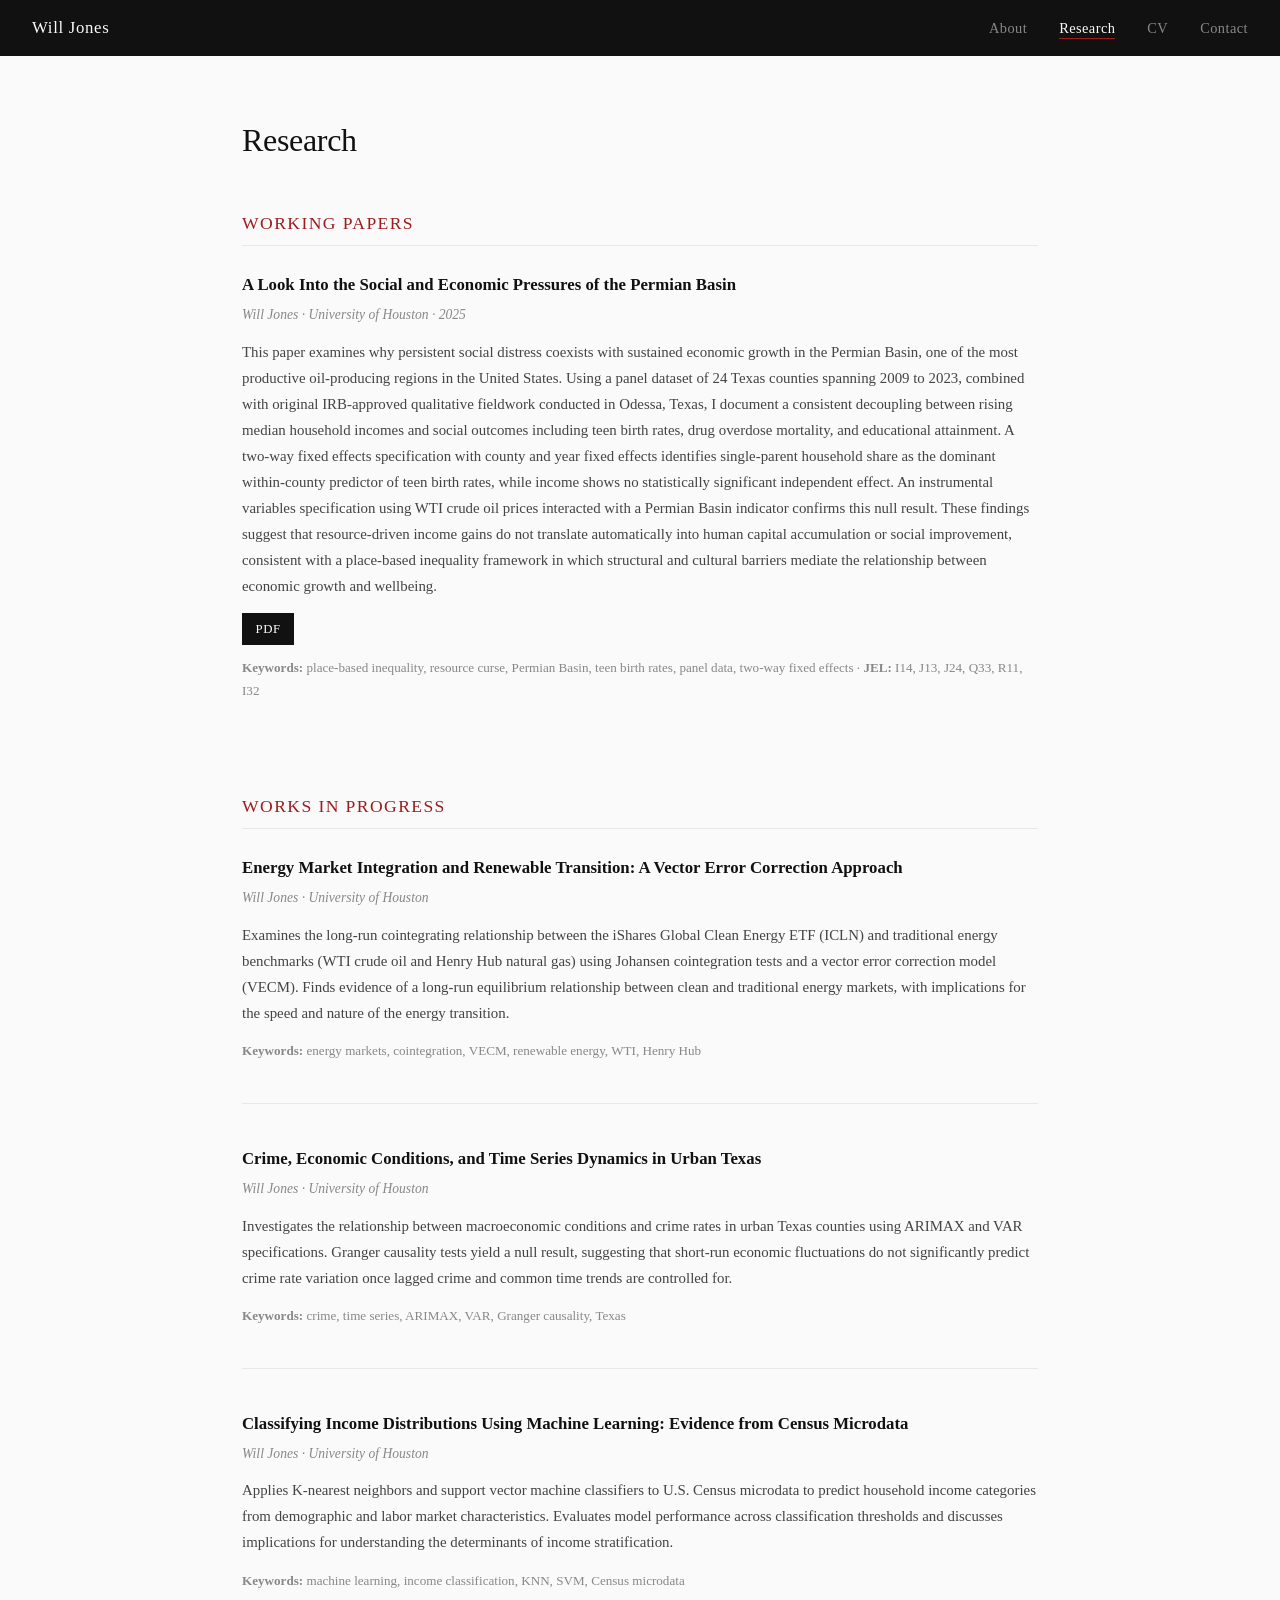
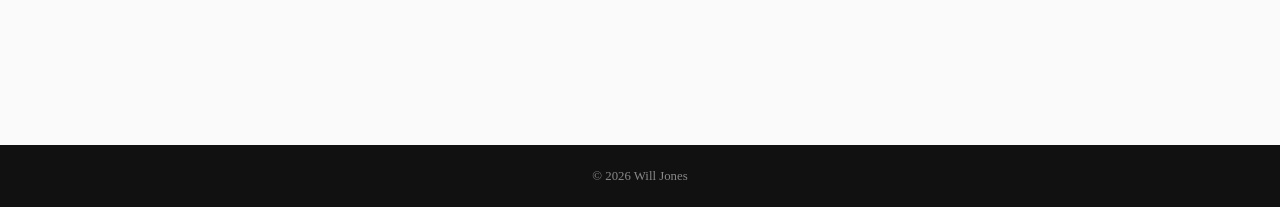
==== research.html @ 971f67aa "Add files via upload" ====
<!DOCTYPE html>
<html lang="en">
<head>
  <meta charset="UTF-8" />
  <meta name="viewport" content="width=device-width, initial-scale=1.0" />
  <title>Research | Will Jones</title>
  <link rel="stylesheet" href="style.css" />
</head>
<body>

  <nav>
    <span class="nav-name">Will Jones</span>
    <ul>
      <li><a href="index.html">About</a></li>
      <li><a href="research.html" class="active">Research</a></li>
      <li><a href="cv.html">CV</a></li>
      <li><a href="contact.html">Contact</a></li>
    </ul>
  </nav>

  <main class="research-layout">

    <h1>Research</h1>

    <section class="paper-section">
      <h2>Working Papers</h2>

      <article class="paper">
        <h3>A Look Into the Social and Economic Pressures of the Permian Basin</h3>
        <p class="paper-meta">Will Jones &middot; University of Houston &middot; 2025</p>
        <p class="paper-abstract">
          This paper examines why persistent social distress coexists with sustained economic
          growth in the Permian Basin, one of the most productive oil-producing regions in the
          United States. Using a panel dataset of 24 Texas counties spanning 2009 to 2023,
          combined with original IRB-approved qualitative fieldwork conducted in Odessa, Texas,
          I document a consistent decoupling between rising median household incomes and social
          outcomes including teen birth rates, drug overdose mortality, and educational
          attainment. A two-way fixed effects specification with county and year fixed effects
          identifies single-parent household share as the dominant within-county predictor of
          teen birth rates, while income shows no statistically significant independent effect.
          An instrumental variables specification using WTI crude oil prices interacted with a
          Permian Basin indicator confirms this null result. These findings suggest that
          resource-driven income gains do not translate automatically into human capital
          accumulation or social improvement, consistent with a place-based inequality framework
          in which structural and cultural barriers mediate the relationship between economic
          growth and wellbeing.
        </p>
        <div class="paper-links">
          <a href="permian_basin.pdf" class="btn-paper">PDF</a>
        </div>
        <p class="paper-keywords">
          <strong>Keywords:</strong> place-based inequality, resource curse, Permian Basin,
          teen birth rates, panel data, two-way fixed effects &middot;
          <strong>JEL:</strong> I14, J13, J24, Q33, R11, I32
        </p>
      </article>

    </section>

    <section class="paper-section">
      <h2>Works in Progress</h2>

      <article class="paper">
        <h3>Energy Market Integration and Renewable Transition: A Vector Error Correction Approach</h3>
        <p class="paper-meta">Will Jones &middot; University of Houston</p>
        <p class="paper-abstract">
          Examines the long-run cointegrating relationship between the iShares Global Clean
          Energy ETF (ICLN) and traditional energy benchmarks (WTI crude oil and Henry Hub
          natural gas) using Johansen cointegration tests and a vector error correction model
          (VECM). Finds evidence of a long-run equilibrium relationship between clean and
          traditional energy markets, with implications for the speed and nature of the
          energy transition.
        </p>
        <p class="paper-keywords">
          <strong>Keywords:</strong> energy markets, cointegration, VECM, renewable energy,
          WTI, Henry Hub
        </p>
      </article>

      <article class="paper">
        <h3>Crime, Economic Conditions, and Time Series Dynamics in Urban Texas</h3>
        <p class="paper-meta">Will Jones &middot; University of Houston</p>
        <p class="paper-abstract">
          Investigates the relationship between macroeconomic conditions and crime rates
          in urban Texas counties using ARIMAX and VAR specifications. Granger causality
          tests yield a null result, suggesting that short-run economic fluctuations do not
          significantly predict crime rate variation once lagged crime and common time
          trends are controlled for.
        </p>
        <p class="paper-keywords">
          <strong>Keywords:</strong> crime, time series, ARIMAX, VAR, Granger causality,
          Texas
        </p>
      </article>

      <article class="paper">
        <h3>Classifying Income Distributions Using Machine Learning: Evidence from Census Microdata</h3>
        <p class="paper-meta">Will Jones &middot; University of Houston</p>
        <p class="paper-abstract">
          Applies K-nearest neighbors and support vector machine classifiers to U.S. Census
          microdata to predict household income categories from demographic and labor market
          characteristics. Evaluates model performance across classification thresholds and
          discusses implications for understanding the determinants of income stratification.
        </p>
        <p class="paper-keywords">
          <strong>Keywords:</strong> machine learning, income classification, KNN, SVM,
          Census microdata
        </p>
      </article>

    </section>

  </main>

  <footer>
    <p>&copy; 2026 Will Jones</p>
  </footer>

</body>
</html>
---- style.css ----
/* ============================================================
   Will Jones | Academic Website
   jonesw0103.github.io
   ============================================================ */

/* ---- Reset & Base ---- */
*, *::before, *::after {
  box-sizing: border-box;
  margin: 0;
  padding: 0;
}

:root {
  --black:     #111111;
  --red:       #9B1D1D;
  --gray-dark: #444444;
  --gray-mid:  #888888;
  --gray-light:#E8E8E8;
  --white:     #FAFAFA;
  --max-width: 860px;
  --nav-height: 56px;
}

html {
  font-size: 16px;
  scroll-behavior: smooth;
}

body {
  font-family: "Georgia", "Times New Roman", serif;
  background: var(--white);
  color: var(--black);
  line-height: 1.75;
  min-height: 100vh;
  display: flex;
  flex-direction: column;
}

/* ---- Navigation ---- */
nav {
  position: sticky;
  top: 0;
  z-index: 100;
  background: var(--black);
  height: var(--nav-height);
  display: flex;
  align-items: center;
  justify-content: space-between;
  padding: 0 2rem;
}

.nav-name {
  font-family: "Georgia", serif;
  font-size: 1.05rem;
  font-weight: normal;
  color: var(--white);
  letter-spacing: 0.04em;
}

nav ul {
  list-style: none;
  display: flex;
  gap: 2rem;
}

nav ul li a {
  color: var(--gray-mid);
  text-decoration: none;
  font-family: "Georgia", serif;
  font-size: 0.9rem;
  letter-spacing: 0.03em;
  transition: color 0.15s;
}

nav ul li a:hover,
nav ul li a.active {
  color: var(--white);
}

nav ul li a.active {
  border-bottom: 1px solid var(--red);
  padding-bottom: 2px;
}

/* ---- Main ---- */
main {
  flex: 1;
  max-width: var(--max-width);
  margin: 0 auto;
  padding: 3.5rem 2rem 4rem;
  width: 100%;
}

h1 {
  font-family: "Georgia", serif;
  font-size: 2rem;
  font-weight: normal;
  color: var(--black);
  margin-bottom: 0.25rem;
  letter-spacing: -0.01em;
}

h2 {
  font-family: "Georgia", serif;
  font-size: 1.1rem;
  font-weight: normal;
  color: var(--red);
  text-transform: uppercase;
  letter-spacing: 0.08em;
  margin-bottom: 1.25rem;
  padding-bottom: 0.4rem;
  border-bottom: 1px solid var(--gray-light);
}

h3 {
  font-family: "Georgia", serif;
  font-size: 1.05rem;
  font-weight: bold;
  color: var(--black);
  margin-bottom: 0.2rem;
}

p {
  color: var(--gray-dark);
  margin-bottom: 0.9rem;
  font-size: 0.97rem;
}

a {
  color: var(--red);
  text-decoration: none;
}

a:hover {
  text-decoration: underline;
}

/* ---- About Page ---- */
.about-layout {
  display: grid;
  grid-template-columns: 1fr 220px;
  gap: 4rem;
  align-items: start;
}

.about-text .affiliation {
  font-size: 0.92rem;
  color: var(--gray-mid);
  margin-bottom: 1.75rem;
  font-style: italic;
}

.interests {
  display: flex;
  flex-wrap: wrap;
  gap: 0.5rem;
  margin-top: 1.5rem;
}

.interests span {
  font-size: 0.8rem;
  color: var(--gray-dark);
  border: 1px solid var(--gray-light);
  padding: 0.25rem 0.65rem;
  letter-spacing: 0.02em;
}

.about-photo {
  display: flex;
  flex-direction: column;
  gap: 1.25rem;
}

.photo-placeholder {
  width: 100%;
  aspect-ratio: 3/4;
  background: var(--gray-light);
  display: flex;
  align-items: center;
  justify-content: center;
}

.photo-placeholder p {
  color: var(--gray-mid);
  font-size: 0.85rem;
  font-style: italic;
}

.contact-quick {
  font-size: 0.85rem;
  line-height: 1.6;
}

.contact-quick p {
  margin-bottom: 0.2rem;
  font-size: 0.85rem;
  color: var(--gray-dark);
}

/* ---- Research Page ---- */
.research-layout h1 {
  margin-bottom: 2.5rem;
}

.paper-section {
  margin-bottom: 3rem;
}

.paper-section h2 {
  margin-bottom: 1.5rem;
}

.paper {
  margin-bottom: 2.5rem;
  padding-bottom: 2.5rem;
  border-bottom: 1px solid var(--gray-light);
}

.paper:last-child {
  border-bottom: none;
}

.paper-meta {
  font-size: 0.85rem;
  color: var(--gray-mid);
  margin-bottom: 0.75rem;
  font-style: italic;
}

.paper-abstract {
  font-size: 0.93rem;
  margin-bottom: 0.9rem;
}

.paper-links {
  margin-bottom: 0.75rem;
}

.btn-paper {
  display: inline-block;
  font-size: 0.8rem;
  font-family: "Georgia", serif;
  color: var(--white);
  background: var(--black);
  padding: 0.3rem 0.85rem;
  letter-spacing: 0.04em;
  text-decoration: none;
  transition: background 0.15s;
}

.btn-paper:hover {
  background: var(--red);
  text-decoration: none;
}

.paper-keywords {
  font-size: 0.82rem;
  color: var(--gray-mid);
  margin-bottom: 0;
}

/* ---- CV Page ---- */
.cv-layout h1 {
  margin-bottom: 0.5rem;
}

.cv-header {
  display: flex;
  align-items: baseline;
  justify-content: space-between;
  margin-bottom: 2.5rem;
}

.cv-section {
  margin-bottom: 2.5rem;
}

.cv-entry {
  margin-bottom: 1.5rem;
  padding-left: 1rem;
  border-left: 2px solid var(--gray-light);
}

.cv-entry-header {
  display: flex;
  justify-content: space-between;
  align-items: baseline;
  margin-bottom: 0.2rem;
}

.cv-date {
  font-size: 0.85rem;
  color: var(--gray-mid);
  white-space: nowrap;
  margin-left: 1rem;
}

.cv-detail {
  font-size: 0.88rem;
  color: var(--gray-mid);
  font-style: italic;
  margin-bottom: 0;
}

/* ---- Contact Page ---- */
.contact-layout h1 {
  margin-bottom: 2.5rem;
}

.contact-block {
  display: flex;
  flex-direction: column;
  gap: 1.5rem;
}

.contact-item {
  display: grid;
  grid-template-columns: 120px 1fr;
  gap: 1rem;
  align-items: start;
}

.contact-label {
  font-size: 0.8rem;
  color: var(--gray-mid);
  text-transform: uppercase;
  letter-spacing: 0.08em;
  padding-top: 0.15rem;
}

/* ---- Footer ---- */
footer {
  background: var(--black);
  padding: 1.25rem 2rem;
  text-align: center;
}

footer p {
  color: var(--gray-mid);
  font-size: 0.8rem;
  margin: 0;
}

/* ---- Responsive ---- */
@media (max-width: 680px) {
  .about-layout {
    grid-template-columns: 1fr;
  }

  .about-photo {
    order: -1;
  }

  .photo-placeholder {
    max-width: 200px;
  }

  .cv-entry-header {
    flex-direction: column;
  }

  .cv-date {
    margin-left: 0;
  }

  .contact-item {
    grid-template-columns: 1fr;
    gap: 0.25rem;
  }

  nav ul {
    gap: 1rem;
  }
}
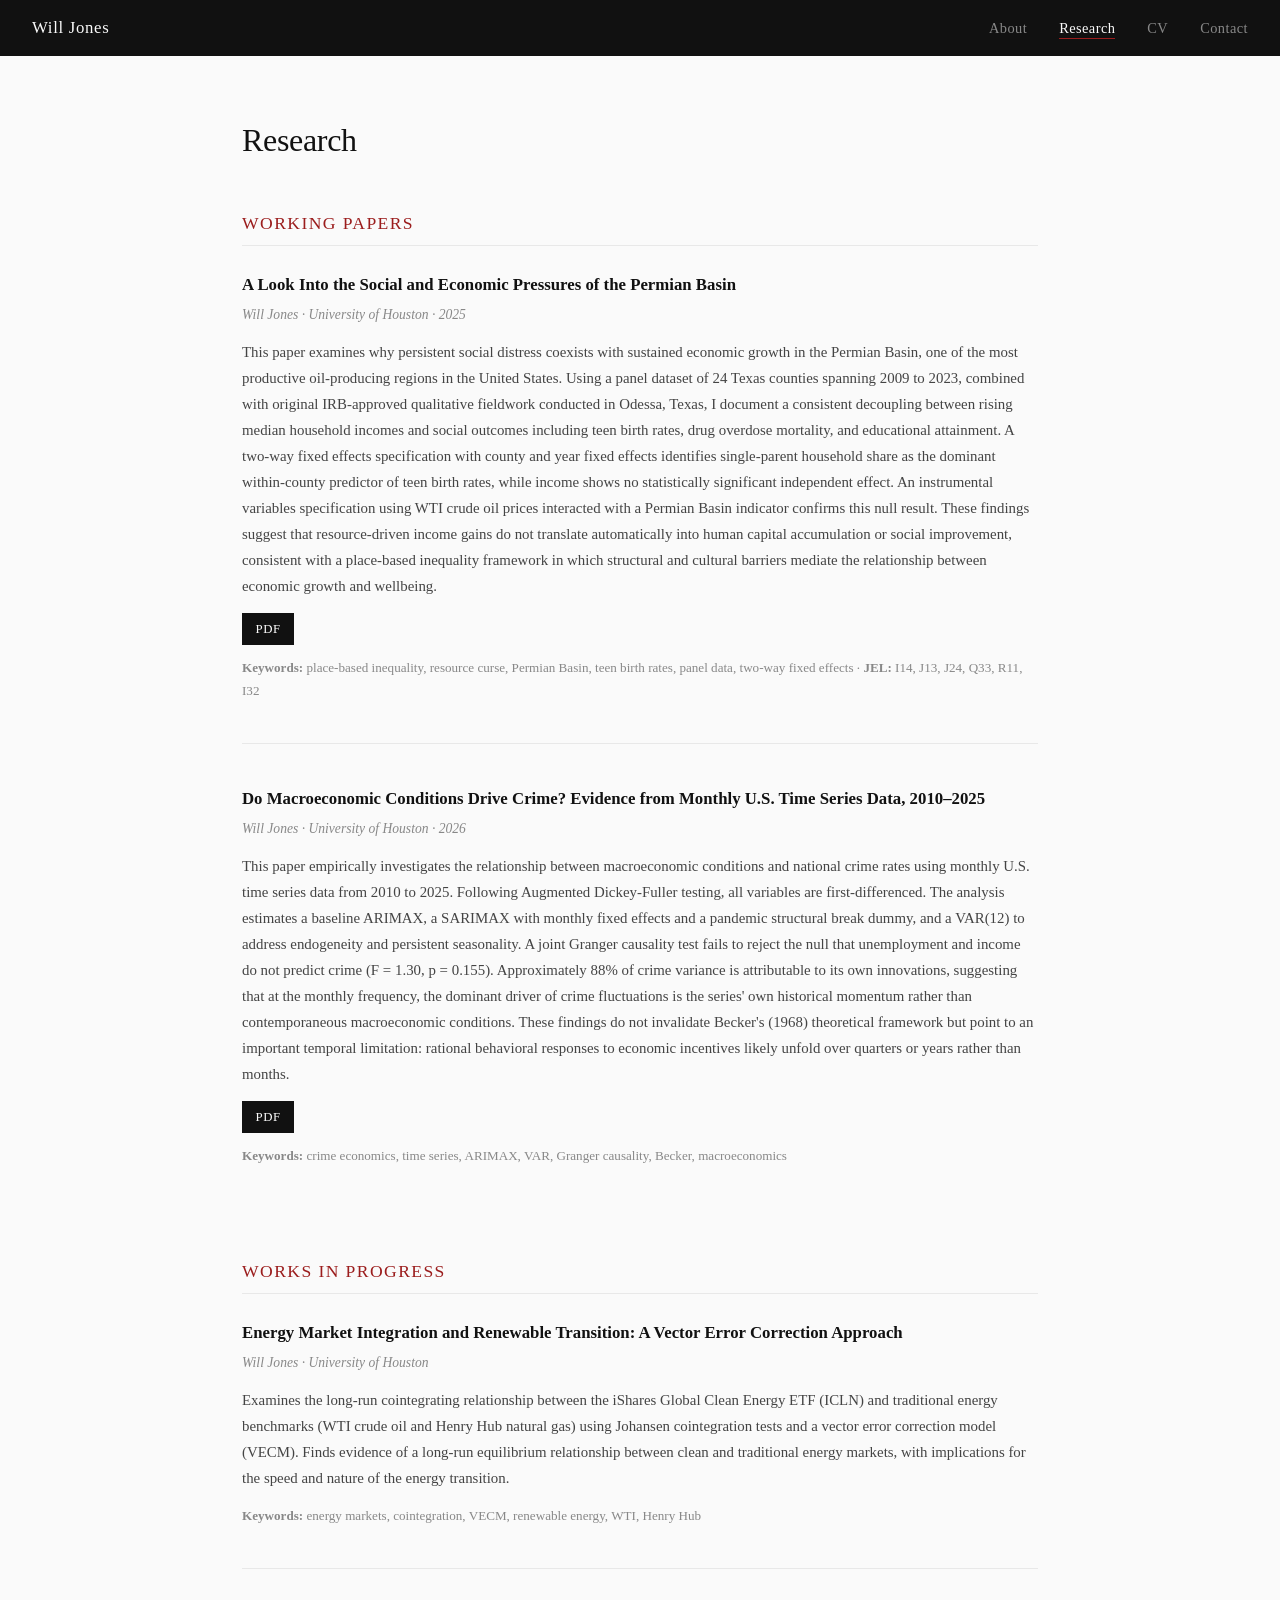
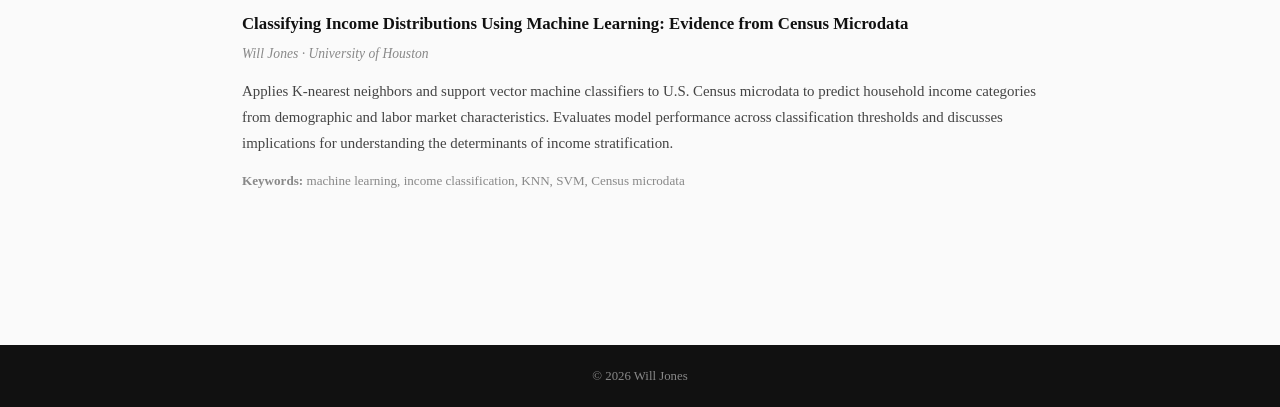
==== commit 15fa61f9: "Update research.html" ====
--- a/research.html
+++ b/research.html
@@ -5,6 +5,7 @@
   <meta name="viewport" content="width=device-width, initial-scale=1.0" />
   <title>Research | Will Jones</title>
   <link rel="stylesheet" href="style.css" />
+  <link rel="icon" type="image/x-icon" href="favicon.ico">
 </head>
 <body>
 
@@ -13,7 +14,7 @@
     <ul>
       <li><a href="index.html">About</a></li>
       <li><a href="research.html" class="active">Research</a></li>
-      <li><a href="cv.html">CV</a></li>
+      <li><a href="cv.pdf" target="_blank">CV</a></li>
       <li><a href="contact.html">Contact</a></li>
     </ul>
   </nav>
@@ -46,12 +47,39 @@
           growth and wellbeing.
         </p>
         <div class="paper-links">
-          <a href="permian_basin.pdf" class="btn-paper">PDF</a>
+          <a href="permian_basin.pdf" class="btn-paper" target="_blank">PDF</a>
         </div>
         <p class="paper-keywords">
           <strong>Keywords:</strong> place-based inequality, resource curse, Permian Basin,
           teen birth rates, panel data, two-way fixed effects &middot;
           <strong>JEL:</strong> I14, J13, J24, Q33, R11, I32
+        </p>
+      </article>
+
+      <article class="paper">
+        <h3>Do Macroeconomic Conditions Drive Crime? Evidence from Monthly U.S. Time Series Data, 2010&ndash;2025</h3>
+        <p class="paper-meta">Will Jones &middot; University of Houston &middot; 2026</p>
+        <p class="paper-abstract">
+          This paper empirically investigates the relationship between macroeconomic conditions
+          and national crime rates using monthly U.S. time series data from 2010 to 2025.
+          Following Augmented Dickey-Fuller testing, all variables are first-differenced.
+          The analysis estimates a baseline ARIMAX, a SARIMAX with monthly fixed effects and
+          a pandemic structural break dummy, and a VAR(12) to address endogeneity and
+          persistent seasonality. A joint Granger causality test fails to reject the null
+          that unemployment and income do not predict crime (F = 1.30, p = 0.155).
+          Approximately 88% of crime variance is attributable to its own innovations,
+          suggesting that at the monthly frequency, the dominant driver of crime fluctuations
+          is the series' own historical momentum rather than contemporaneous macroeconomic
+          conditions. These findings do not invalidate Becker's (1968) theoretical framework
+          but point to an important temporal limitation: rational behavioral responses to
+          economic incentives likely unfold over quarters or years rather than months.
+        </p>
+        <div class="paper-links">
+          <a href="crime_macro_timeseries.pdf" class="btn-paper" target="_blank">PDF</a>
+        </div>
+        <p class="paper-keywords">
+          <strong>Keywords:</strong> crime economics, time series, ARIMAX, VAR, Granger
+          causality, Becker, macroeconomics
         </p>
       </article>
 
@@ -74,22 +102,6 @@
         <p class="paper-keywords">
           <strong>Keywords:</strong> energy markets, cointegration, VECM, renewable energy,
           WTI, Henry Hub
-        </p>
-      </article>
-
-      <article class="paper">
-        <h3>Crime, Economic Conditions, and Time Series Dynamics in Urban Texas</h3>
-        <p class="paper-meta">Will Jones &middot; University of Houston</p>
-        <p class="paper-abstract">
-          Investigates the relationship between macroeconomic conditions and crime rates
-          in urban Texas counties using ARIMAX and VAR specifications. Granger causality
-          tests yield a null result, suggesting that short-run economic fluctuations do not
-          significantly predict crime rate variation once lagged crime and common time
-          trends are controlled for.
-        </p>
-        <p class="paper-keywords">
-          <strong>Keywords:</strong> crime, time series, ARIMAX, VAR, Granger causality,
-          Texas
         </p>
       </article>
 
